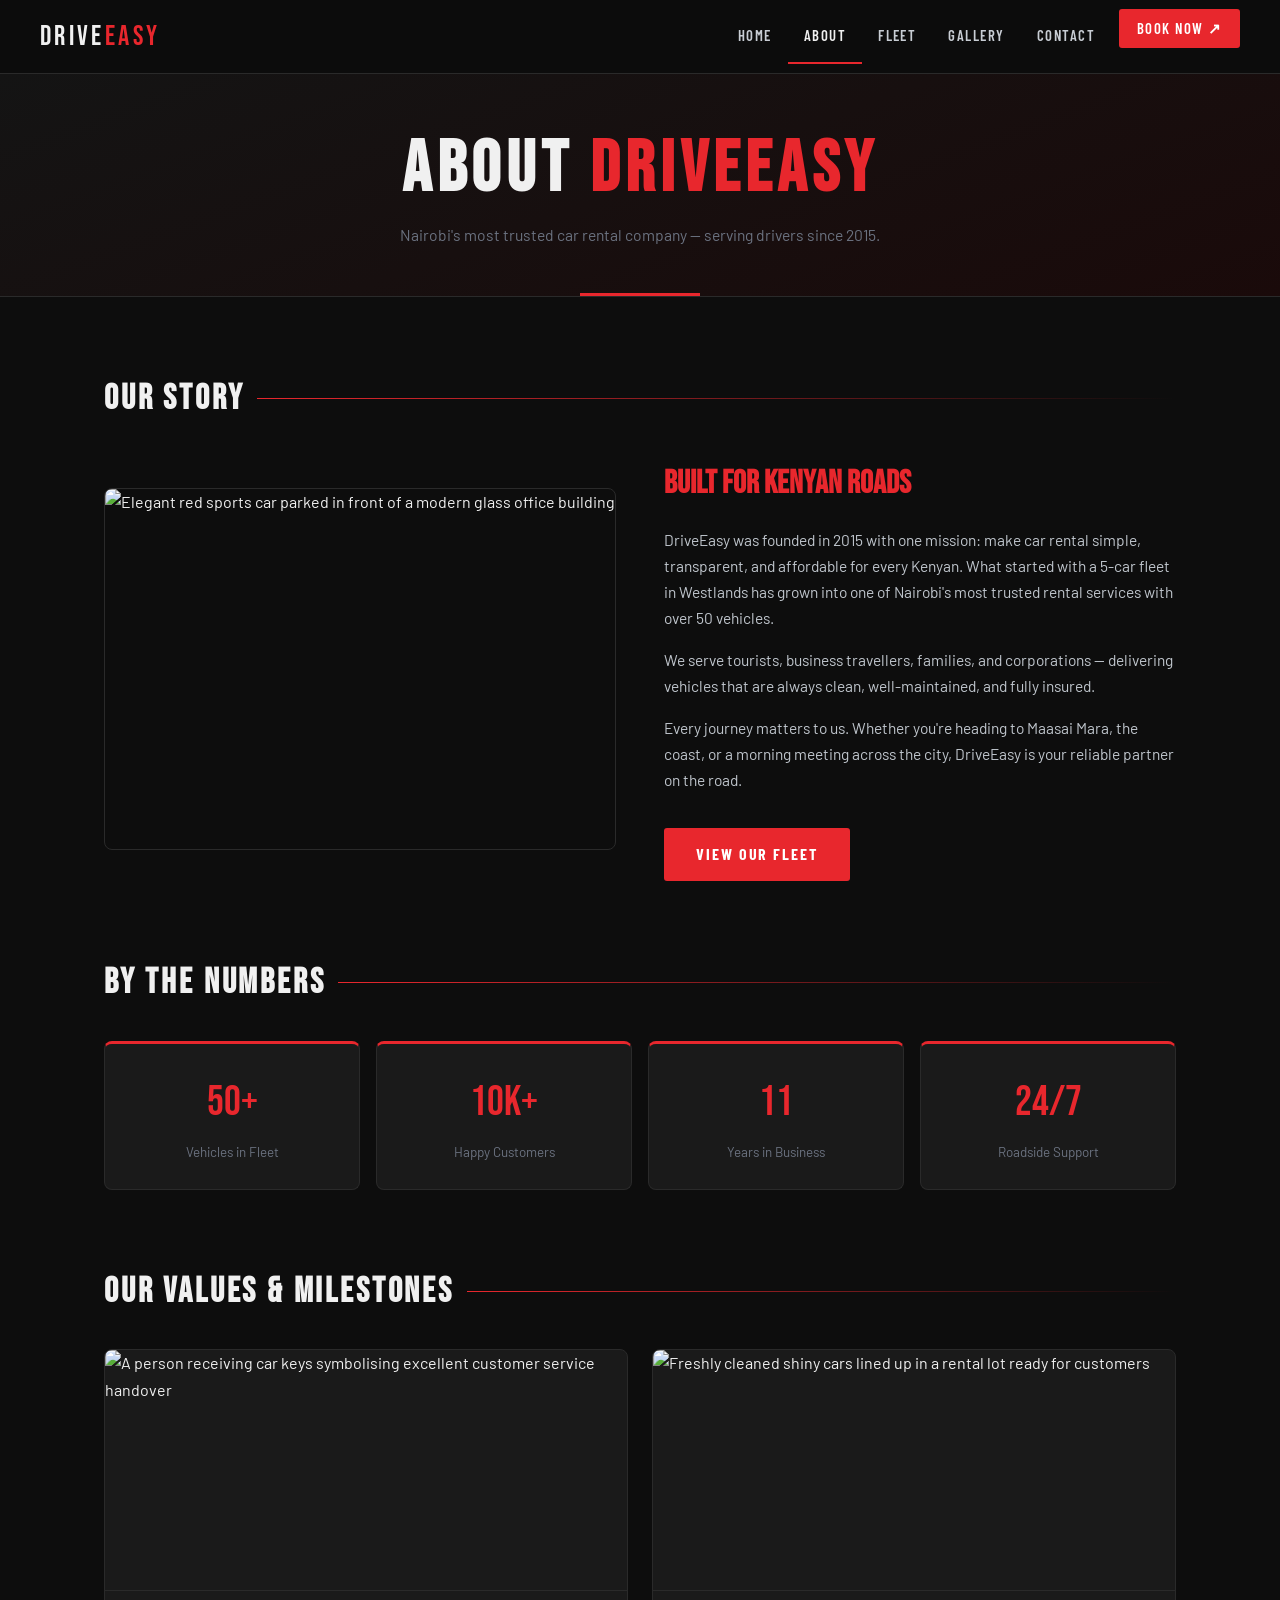
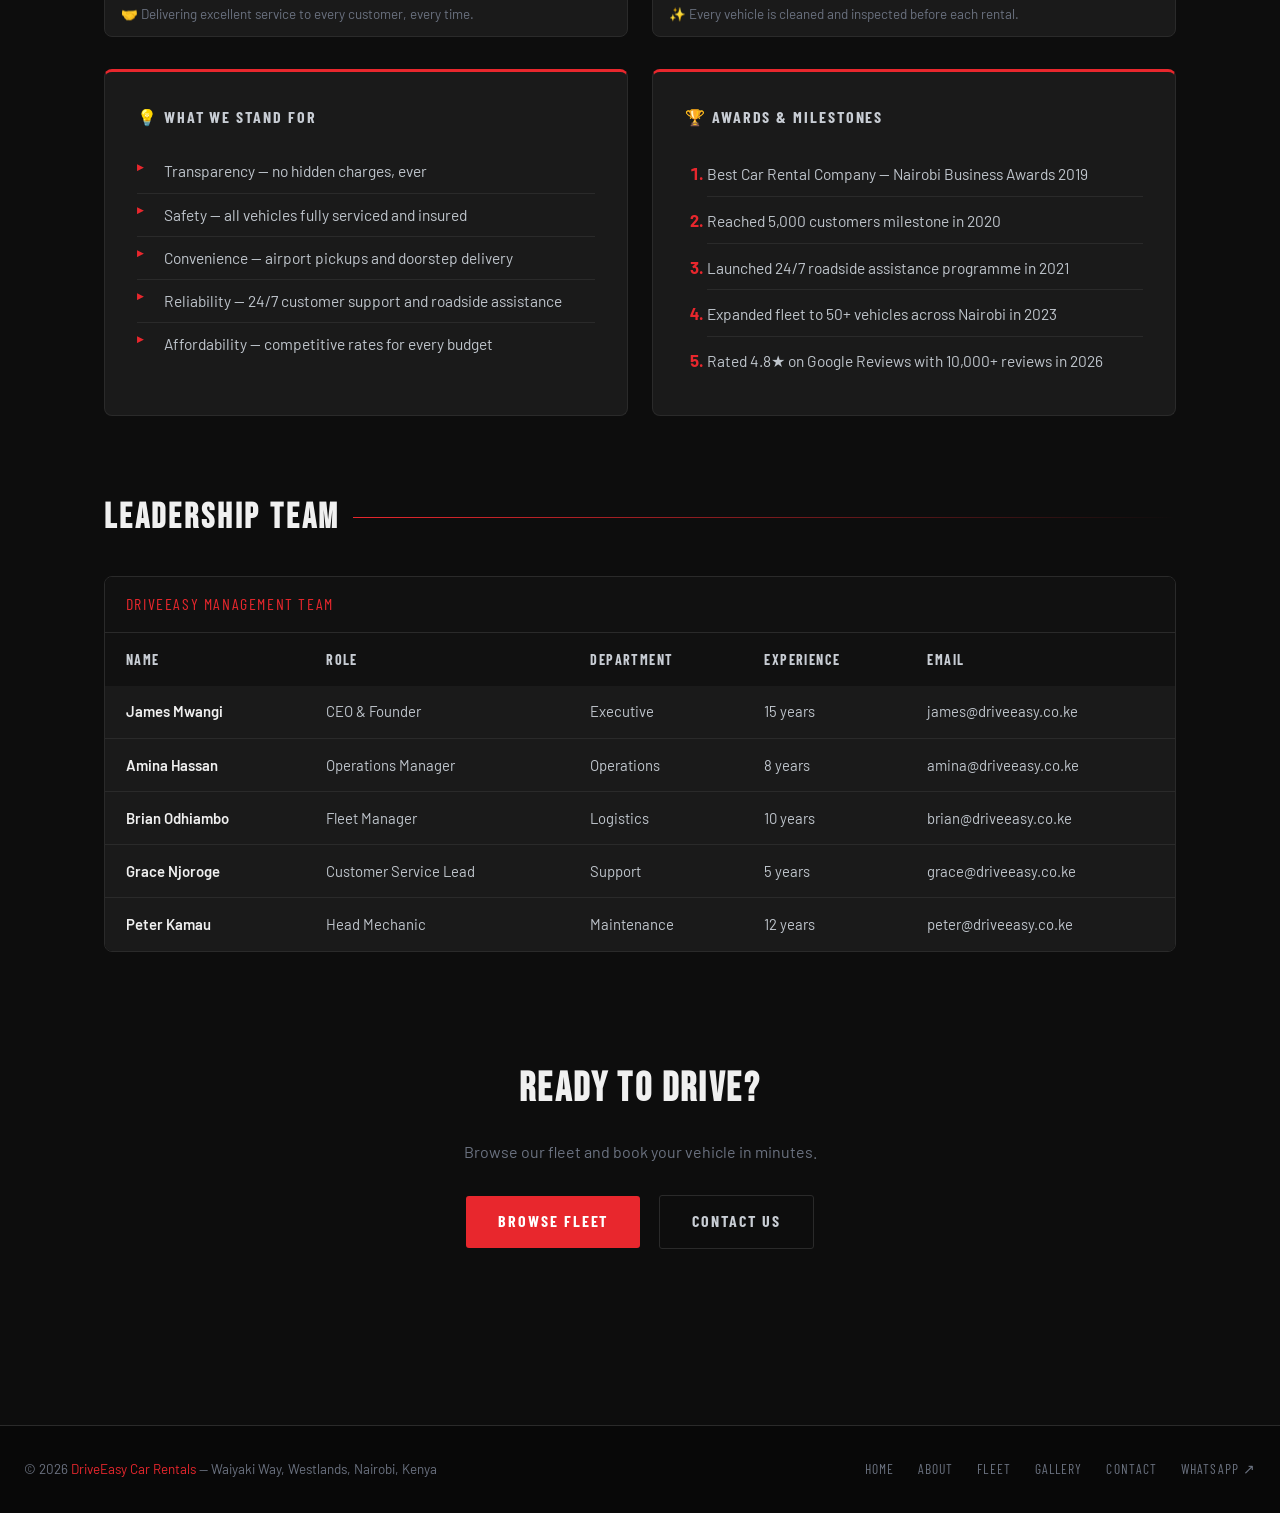
==== about.html @ 997ffe01 "Add files via upload" ====
<!DOCTYPE html>
<html lang="en">
<head>
  <meta charset="UTF-8"/>
  <meta name="viewport" content="width=device-width, initial-scale=1.0"/>
  <title>DriveEasy — About Us</title>
  <link rel="stylesheet" href="style.css"/>
</head>
<body>

<!-- ═══════════════════════════════ NAVIGATION ═══════════════════════════════ -->
<nav>
  <a href="index.html" class="nav-logo">Drive<span>Easy</span></a>
  <ul>
    <li><a href="index.html">Home</a></li>
    <li><a href="about.html" class="active">About</a></li>
    <li><a href="services.html">Fleet</a></li>
    <li><a href="gallery.html">Gallery</a></li>
    <li><a href="contact.html">Contact</a></li>
    <li class="nav-book"><a href="https://wa.me/254700000000" target="_blank" rel="noopener noreferrer">Book Now ↗</a></li>
  </ul>
</nav>

<!-- ═══════════════════════════════ PAGE HERO ═══════════════════════════════ -->
<div class="page-hero">
  <h1>About <span>DriveEasy</span></h1>
  <p>Nairobi's most trusted car rental company — serving drivers since 2015.</p>
</div>

<!-- ═══════════════════════════════ MAIN CONTENT ═══════════════════════════════ -->
<main>

  <!-- ── OUR STORY with 2 images ── -->
  <section>
    <h2 class="section-title">Our Story</h2>
    <div class="about-grid">

      <div class="about-img">
        <img
          src="https://images.unsplash.com/photo-1503376780353-7e6692767b70?w=800&q=80"
          alt="Elegant red sports car parked in front of a modern glass office building"
          width="800" height="360"/>
      </div>

      <div class="about-text">
        <h3>Built for Kenyan Roads</h3>
        <p>DriveEasy was founded in 2015 with one mission: make car rental simple, transparent, and affordable for every Kenyan. What started with a 5-car fleet in Westlands has grown into one of Nairobi's most trusted rental services with over 50 vehicles.</p>
        <p>We serve tourists, business travellers, families, and corporations — delivering vehicles that are always clean, well-maintained, and fully insured.</p>
        <p>Every journey matters to us. Whether you're heading to Maasai Mara, the coast, or a morning meeting across the city, DriveEasy is your reliable partner on the road.</p>
        <a href="services.html" class="btn btn-red" style="margin-top:1.2rem;">View Our Fleet</a>
      </div>

    </div>
  </section>

  <!-- ── STATS ── -->
  <section>
    <h2 class="section-title">By the Numbers</h2>
    <div class="stats-grid">
      <div class="stat-box"><span class="num">50+</span><span class="lbl">Vehicles in Fleet</span></div>
      <div class="stat-box"><span class="num">10K+</span><span class="lbl">Happy Customers</span></div>
      <div class="stat-box"><span class="num">11</span><span class="lbl">Years in Business</span></div>
      <div class="stat-box"><span class="num">24/7</span><span class="lbl">Roadside Support</span></div>
    </div>
  </section>

  <!-- ── SECOND IMAGE + OUR VALUES ── -->
  <section>
    <h2 class="section-title">Our Values &amp; Milestones</h2>
    <div class="grid-2" style="margin-bottom:2rem;">

      <figure class="img-card">
        <img
          src="https://images.unsplash.com/photo-1449965408869-eaa3f722e40d?w=800&q=80"
          alt="A person receiving car keys symbolising excellent customer service handover"
          width="800" height="240"/>
        <figcaption>🤝 Delivering excellent service to every customer, every time.</figcaption>
      </figure>

      <figure class="img-card">
        <img
          src="https://images.unsplash.com/photo-1520340356584-f9917d1eea6f?w=800&q=80"
          alt="Freshly cleaned shiny cars lined up in a rental lot ready for customers"
          width="800" height="240"/>
        <figcaption>✨ Every vehicle is cleaned and inspected before each rental.</figcaption>
      </figure>

    </div>

    <div class="grid-2">

      <!-- UNORDERED LIST: VALUES -->
      <div class="card">
        <h3>💡 What We Stand For</h3>
        <ul class="bullets">
          <li>Transparency — no hidden charges, ever</li>
          <li>Safety — all vehicles fully serviced and insured</li>
          <li>Convenience — airport pickups and doorstep delivery</li>
          <li>Reliability — 24/7 customer support and roadside assistance</li>
          <li>Affordability — competitive rates for every budget</li>
        </ul>
      </div>

      <!-- ORDERED LIST: MILESTONES -->
      <div class="card">
        <h3>🏆 Awards &amp; Milestones</h3>
        <ol class="styled">
          <li>Best Car Rental Company — Nairobi Business Awards 2019</li>
          <li>Reached 5,000 customers milestone in 2020</li>
          <li>Launched 24/7 roadside assistance programme in 2021</li>
          <li>Expanded fleet to 50+ vehicles across Nairobi in 2023</li>
          <li>Rated 4.8★ on Google Reviews with 10,000+ reviews in 2026</li>
        </ol>
      </div>

    </div>
  </section>

  <!-- ── TEAM TABLE ── -->
  <section>
    <h2 class="section-title">Leadership Team</h2>
    <div class="table-wrap">
      <table>
        <caption>DriveEasy Management Team</caption>
        <thead>
          <tr>
            <th>Name</th>
            <th>Role</th>
            <th>Department</th>
            <th>Experience</th>
            <th>Email</th>
          </tr>
        </thead>
        <tbody>
          <tr>
            <td>James Mwangi</td>
            <td>CEO &amp; Founder</td>
            <td>Executive</td>
            <td>15 years</td>
            <td>james@driveeasy.co.ke</td>
          </tr>
          <tr>
            <td>Amina Hassan</td>
            <td>Operations Manager</td>
            <td>Operations</td>
            <td>8 years</td>
            <td>amina@driveeasy.co.ke</td>
          </tr>
          <tr>
            <td>Brian Odhiambo</td>
            <td>Fleet Manager</td>
            <td>Logistics</td>
            <td>10 years</td>
            <td>brian@driveeasy.co.ke</td>
          </tr>
          <tr>
            <td>Grace Njoroge</td>
            <td>Customer Service Lead</td>
            <td>Support</td>
            <td>5 years</td>
            <td>grace@driveeasy.co.ke</td>
          </tr>
          <tr>
            <td>Peter Kamau</td>
            <td>Head Mechanic</td>
            <td>Maintenance</td>
            <td>12 years</td>
            <td>peter@driveeasy.co.ke</td>
          </tr>
        </tbody>
      </table>
    </div>
  </section>

  <!-- ── CTA ── -->
  <section style="text-align:center;padding:2rem 0 1rem;">
    <h2 style="font-family:'Bebas Neue',sans-serif;font-size:2.5rem;margin-bottom:1rem;letter-spacing:.06em;">Ready to Drive?</h2>
    <p style="color:var(--muted);margin-bottom:1.8rem;">Browse our fleet and book your vehicle in minutes.</p>
    <a href="services.html" class="btn btn-red" style="margin-right:1rem;">Browse Fleet</a>
    <a href="contact.html" class="btn btn-outline">Contact Us</a>
  </section>

</main>

<!-- ═══════════════════════════════ FOOTER ═══════════════════════════════ -->
<footer>
  <p>© 2026 <span>DriveEasy Car Rentals</span> — Waiyaki Way, Westlands, Nairobi, Kenya</p>
  <div class="footer-links">
    <a href="index.html">Home</a>
    <a href="about.html">About</a>
    <a href="services.html">Fleet</a>
    <a href="gallery.html">Gallery</a>
    <a href="contact.html">Contact</a>
    <a href="https://wa.me/254700000000" target="_blank" rel="noopener noreferrer">WhatsApp ↗</a>
  </div>
</footer>

</body>
</html>
---- style.css ----
@import url('https://fonts.googleapis.com/css2?family=Bebas+Neue&family=Barlow:ital,wght@0,300;0,400;0,500;0,600;1,400&family=Barlow+Condensed:wght@500;600;700&display=swap');

/* ── VARIABLES ── */
:root {
  --black:  #0d0d0d;
  --dark:   #141414;
  --panel:  #1a1a1a;
  --panel2: #1e1e1e;
  --border: #2a2a2a;
  --red:    #e8272d;
  --silver: #c8cdd4;
  --muted:  #6b7280;
  --white:  #f0f0f0;
}

/* ── RESET ── */
*, *::before, *::after { box-sizing: border-box; margin: 0; padding: 0; }
html { scroll-behavior: smooth; }
body { font-family: 'Barlow', sans-serif; background: var(--black); color: var(--white); line-height: 1.68; }
a { color: inherit; }
img { max-width: 100%; display: block; }

/* ── NAVIGATION ── */
nav {
  background: rgba(13,13,13,.97);
  backdrop-filter: blur(10px);
  -webkit-backdrop-filter: blur(10px);
  position: sticky; top: 0; z-index: 500;
  display: flex; align-items: center; justify-content: space-between;
  padding: 0 2.5rem;
  border-bottom: 1px solid var(--border);
}
.nav-logo {
  font-family: 'Bebas Neue', sans-serif;
  font-size: 1.75rem; letter-spacing: .12em;
  color: var(--white); text-decoration: none;
  padding: .8rem 0; flex-shrink: 0;
}
.nav-logo span { color: var(--red); }
nav ul { list-style: none; display: flex; flex-wrap: wrap; }
nav ul li a {
  display: block; padding: .9rem 1rem;
  color: var(--silver); text-decoration: none;
  font-family: 'Barlow Condensed', sans-serif;
  font-size: .92rem; letter-spacing: .1em;
  text-transform: uppercase; font-weight: 600;
  transition: color .2s;
  white-space: nowrap;
}
nav ul li a:hover { color: var(--red); }
nav ul li a.active { color: var(--white); border-bottom: 2px solid var(--red); }
.nav-book a {
  background: var(--red) !important;
  color: #fff !important;
  margin-left: .5rem;
  padding: .45rem 1.1rem !important;
  border-radius: 3px;
}
.nav-book a:hover { opacity: .85; }
@media(max-width:900px) {
  nav { padding: 0 1rem; }
  nav ul li a { padding: .7rem .6rem; font-size: .82rem; }
}
@media(max-width:600px) {
  nav { flex-direction: column; align-items: flex-start; padding: .5rem 1rem; }
  nav ul { flex-wrap: wrap; }
  nav ul li a { padding: .5rem .5rem; font-size: .78rem; }
}

/* ── PAGE HERO ── */
.hero-main {
  position: relative; min-height: 90vh;
  display: flex; flex-direction: column;
  align-items: center; justify-content: center;
  text-align: center; padding: 4rem 2rem;
  background: var(--dark); overflow: hidden;
}
.hero-main::before {
  content: '';
  position: absolute; inset: 0;
  background:
    radial-gradient(ellipse 80% 55% at 50% 110%, rgba(232,39,45,.2) 0%, transparent 65%),
    repeating-linear-gradient(0deg,   transparent, transparent 60px, rgba(255,255,255,.012) 61px),
    repeating-linear-gradient(90deg,  transparent, transparent 60px, rgba(255,255,255,.012) 61px);
}
.hero-eyebrow {
  font-family: 'Barlow Condensed', sans-serif;
  letter-spacing: .28em; text-transform: uppercase;
  color: var(--red); font-size: .82rem;
  margin-bottom: .9rem; position: relative;
}
.hero-main h1 {
  font-family: 'Bebas Neue', sans-serif;
  font-size: clamp(3.2rem, 10vw, 7.8rem);
  letter-spacing: .06em; line-height: 1;
  position: relative;
}
.hero-main h1 span { color: var(--red); }
.hero-main p.sub {
  color: var(--muted); max-width: 520px;
  margin: 1.2rem auto 0; font-size: 1.05rem;
  position: relative;
}
.hero-cta {
  margin-top: 2rem; position: relative;
  display: flex; gap: 1rem; flex-wrap: wrap; justify-content: center;
}

/* Small page hero (inner pages) */
.page-hero {
  background: linear-gradient(160deg, #141414 0%, #1a0a0a 100%);
  border-bottom: 1px solid var(--border);
  padding: 3.5rem 2rem 3rem; text-align: center;
  position: relative; overflow: hidden;
}
.page-hero::after {
  content: '';
  position: absolute; bottom: 0; left: 50%; transform: translateX(-50%);
  width: 120px; height: 3px; background: var(--red);
}
.page-hero h1 {
  font-family: 'Bebas Neue', sans-serif;
  font-size: clamp(2.4rem, 6vw, 4.5rem);
  letter-spacing: .08em; line-height: 1.1;
}
.page-hero h1 span { color: var(--red); }
.page-hero p { color: var(--muted); max-width: 480px; margin: .8rem auto 0; font-size: .98rem; }

/* ── BUTTONS ── */
.btn {
  display: inline-block; padding: .8rem 2rem;
  border-radius: 3px; border: none; cursor: pointer;
  font-family: 'Barlow Condensed', sans-serif;
  font-size: 1rem; letter-spacing: .12em;
  text-transform: uppercase; font-weight: 700;
  text-decoration: none; transition: opacity .2s, transform .15s;
}
.btn:hover { opacity: .82; transform: translateY(-1px); }
.btn-red    { background: var(--red); color: #fff; }
.btn-outline { background: transparent; color: var(--silver); border: 1.5px solid var(--border); }

/* ── LAYOUT ── */
main { max-width: 1120px; margin: 0 auto; padding: 0 1.5rem 5rem; }
section { margin-top: 4.5rem; }

/* Section heading */
.section-title {
  font-family: 'Bebas Neue', sans-serif;
  font-size: 2.2rem; letter-spacing: .08em; color: var(--white);
  display: flex; align-items: center; gap: .8rem;
  margin-bottom: 1.8rem;
}
.section-title::after {
  content: ''; flex: 1; height: 1px;
  background: linear-gradient(to right, var(--red), transparent);
}

/* Grids */
.grid-2 { display: grid; grid-template-columns: 1fr 1fr; gap: 1.5rem; }
.grid-3 { display: grid; grid-template-columns: repeat(3, 1fr); gap: 1.2rem; }
@media(max-width:768px) { .grid-2, .grid-3 { grid-template-columns: 1fr; } }

/* Cards */
.card {
  background: var(--panel); border: 1px solid var(--border);
  border-top: 3px solid var(--red); border-radius: 8px;
  padding: 2rem;
}
.card h3 {
  font-family: 'Barlow Condensed', sans-serif;
  font-size: 1rem; letter-spacing: .12em;
  text-transform: uppercase; color: var(--silver);
  margin-bottom: 1.2rem;
}

/* ── LISTS ── */
/* Ordered */
ol.styled { padding-left: 1.4rem; }
ol.styled li {
  padding: .55rem 0; font-size: .97rem;
  border-bottom: 1px solid var(--border); color: #bfc5cc;
}
ol.styled li:last-child { border: none; }
ol.styled li::marker { color: var(--red); font-weight: 700; font-size: 1.05rem; }

/* Unordered */
ul.bullets { list-style: none; padding: 0; }
ul.bullets li {
  padding: .5rem 0 .5rem 1.7rem;
  position: relative; font-size: .97rem;
  border-bottom: 1px solid var(--border); color: #bfc5cc;
}
ul.bullets li:last-child { border: none; }
ul.bullets li::before {
  content: '▶'; position: absolute; left: 0; top: .6rem;
  color: var(--red); font-size: .55rem;
}

/* Nested */
ul.nested { list-style: none; padding: 0; }
ul.nested > li { margin-bottom: 1.1rem; }
ul.nested > li > .cat {
  font-family: 'Barlow Condensed', sans-serif;
  font-size: .92rem; letter-spacing: .12em;
  text-transform: uppercase; color: var(--red);
  display: block; padding-bottom: .4rem;
  border-bottom: 1px solid var(--border); margin-bottom: .5rem;
}
ul.nested ul { list-style: none; padding-left: 1rem; }
ul.nested ul li {
  padding: .28rem 0; color: #bfc5cc; font-size: .9rem;
}
ul.nested ul li::before { content: '— '; color: var(--muted); }

/* Contact list */
ul.contact-list { list-style: none; padding: 0; }
ul.contact-list li {
  display: flex; align-items: flex-start; gap: .9rem;
  padding: .75rem 0; border-bottom: 1px solid var(--border);
  color: #bfc5cc; font-size: .95rem;
}
ul.contact-list li:last-child { border: none; }
ul.contact-list .icon { color: var(--red); font-size: 1.1rem; flex-shrink: 0; margin-top: .05rem; }
ul.contact-list a { color: #bfc5cc; text-decoration: none; }
ul.contact-list a:hover { color: var(--red); }

/* ── IMAGES ── */
.img-card {
  border-radius: 8px; overflow: hidden;
  border: 1px solid var(--border);
  background: var(--panel); position: relative;
}
.img-card img {
  width: 100%; height: 240px;
  object-fit: cover; display: block;
  transition: transform .5s ease;
}
.img-card:hover img { transform: scale(1.05); }
.img-card figcaption {
  padding: .7rem 1rem; font-size: .84rem;
  color: var(--muted); border-top: 1px solid var(--border);
}
.img-link-badge {
  position: absolute; top: .7rem; right: .7rem;
  background: var(--red); color: #fff;
  font-family: 'Barlow Condensed', sans-serif;
  font-size: .75rem; letter-spacing: .08em; text-transform: uppercase;
  padding: .25rem .7rem; border-radius: 2px;
}

/* ── TABLE ── */
.table-wrap { overflow-x: auto; border-radius: 8px; border: 1px solid var(--border); }
table { width: 100%; border-collapse: collapse; background: var(--panel); font-size: .93rem; }
caption {
  font-family: 'Barlow Condensed', sans-serif;
  font-size: 1rem; letter-spacing: .1em; text-transform: uppercase;
  color: var(--red); padding: .9rem 1.3rem; text-align: left;
  background: #111; border-bottom: 1px solid var(--border);
}
thead { background: #111; }
thead th {
  font-family: 'Barlow Condensed', sans-serif;
  font-size: .88rem; letter-spacing: .1em; text-transform: uppercase;
  color: var(--silver); padding: .9rem 1.3rem; text-align: left; white-space: nowrap;
}
tbody tr { border-bottom: 1px solid var(--border); transition: background .15s; }
tbody tr:last-child { border: none; }
tbody tr:hover { background: #222; }
tbody td { padding: .85rem 1.3rem; color: #bfc5cc; }
tbody td:first-child { color: var(--white); font-weight: 600; }
.price { color: var(--red); font-weight: 700; }

/* Badges */
.badge {
  display: inline-block; padding: .18rem .65rem;
  border-radius: 2px; font-family: 'Barlow Condensed', sans-serif;
  font-size: .78rem; font-weight: 700; letter-spacing: .07em; text-transform: uppercase;
}
.badge.green  { background: rgba(34,197,94,.14);  color: #4ade80; }
.badge.yellow { background: rgba(250,173,20,.14);  color: #fbbf24; }
.badge.red    { background: rgba(239,68,68,.14);   color: #f87171; }

/* ── VIDEO ── */
.video-wrap { background: var(--panel); border: 1px solid var(--border); border-radius: 8px; overflow: hidden; }
.video-label { font-family: 'Barlow Condensed', sans-serif; font-size: 1.1rem; letter-spacing: .08em; color: var(--silver); margin-bottom: .8rem; }
.ratio { position: relative; padding-bottom: 56.25%; }
.ratio iframe, .ratio video { position: absolute; inset: 0; width: 100%; height: 100%; border: none; }
.video-caption { padding: .7rem 1rem; font-size: .84rem; color: var(--muted); border-top: 1px solid var(--border); }

/* ── AUDIO ── */
.audio-box {
  background: var(--panel); border: 1px solid var(--border);
  border-left: 4px solid var(--red); border-radius: 8px; padding: 1.8rem 2rem;
}
.audio-box h3 {
  font-family: 'Barlow Condensed', sans-serif;
  font-size: 1.1rem; letter-spacing: .1em; color: var(--silver); margin-bottom: .4rem;
}
.audio-box p { color: var(--muted); font-size: .9rem; margin-bottom: 1.1rem; }
.audio-box audio { width: 100%; }

/* ── IFRAME / MAP ── */
.map-wrap { border-radius: 8px; overflow: hidden; border: 1px solid var(--border); }
.map-wrap iframe { display: block; }

/* ── ABOUT PAGE ── */
.about-grid { display: grid; grid-template-columns: 1fr 1fr; gap: 3rem; align-items: center; }
@media(max-width:768px) { .about-grid { grid-template-columns: 1fr; gap: 2rem; } }
.about-img { border-radius: 8px; overflow: hidden; border: 1px solid var(--border); }
.about-img img { width: 100%; height: 360px; object-fit: cover; display: block; }
.about-text h3 { font-family: 'Bebas Neue', sans-serif; font-size: 2rem; color: var(--red); margin-bottom: 1rem; }
.about-text p { color: #bfc5cc; margin-bottom: 1rem; font-size: .97rem; }

/* Stats */
.stats-grid { display: grid; grid-template-columns: repeat(4, 1fr); gap: 1rem; }
@media(max-width:640px) { .stats-grid { grid-template-columns: repeat(2, 1fr); } }
.stat-box {
  background: var(--panel); border: 1px solid var(--border);
  border-top: 3px solid var(--red); border-radius: 8px;
  padding: 1.5rem; text-align: center;
}
.stat-box .num { font-family: 'Bebas Neue', sans-serif; font-size: 2.6rem; color: var(--red); display: block; }
.stat-box .lbl { font-size: .84rem; color: var(--muted); }

/* ── GALLERY ── */
.gallery-grid { display: grid; grid-template-columns: repeat(3, 1fr); gap: 1rem; }
@media(max-width:768px) { .gallery-grid { grid-template-columns: repeat(2, 1fr); } }
@media(max-width:480px) { .gallery-grid { grid-template-columns: 1fr; } }
.gallery-item { border-radius: 8px; overflow: hidden; border: 1px solid var(--border); background: var(--panel); }
.gallery-item img { width: 100%; height: 210px; object-fit: cover; display: block; transition: transform .4s ease; }
.gallery-item:hover img { transform: scale(1.06); }
.gallery-item figcaption { padding: .55rem .8rem; font-size: .82rem; color: var(--muted); border-top: 1px solid var(--border); }

/* ── FORM ── */
.form-group { margin-bottom: 1.2rem; }
label { display: block; font-family: 'Barlow Condensed', sans-serif; letter-spacing: .08em; text-transform: uppercase; font-size: .82rem; color: var(--silver); margin-bottom: .4rem; }
input, textarea, select {
  width: 100%; background: #111; border: 1px solid var(--border);
  color: var(--white); padding: .7rem 1rem; border-radius: 4px;
  font-family: 'Barlow', sans-serif; font-size: .95rem; transition: border-color .2s;
}
input:focus, textarea:focus, select:focus { outline: none; border-color: var(--red); }
select option { background: var(--panel); }
textarea { resize: vertical; min-height: 120px; }

/* ── FOOTER ── */
footer {
  background: #080808; border-top: 1px solid var(--border);
  padding: 2rem 1.5rem; margin-top: 5rem;
  display: flex; flex-wrap: wrap; align-items: center;
  justify-content: space-between; gap: 1rem;
}
footer p { color: var(--muted); font-size: .84rem; }
footer span { color: var(--red); }
footer a { color: var(--muted); text-decoration: none; transition: color .2s; }
footer a:hover { color: var(--red); }
.footer-links { display: flex; gap: 1.5rem; flex-wrap: wrap; }
.footer-links a { font-family: 'Barlow Condensed', sans-serif; font-size: .85rem; letter-spacing: .08em; text-transform: uppercase; }
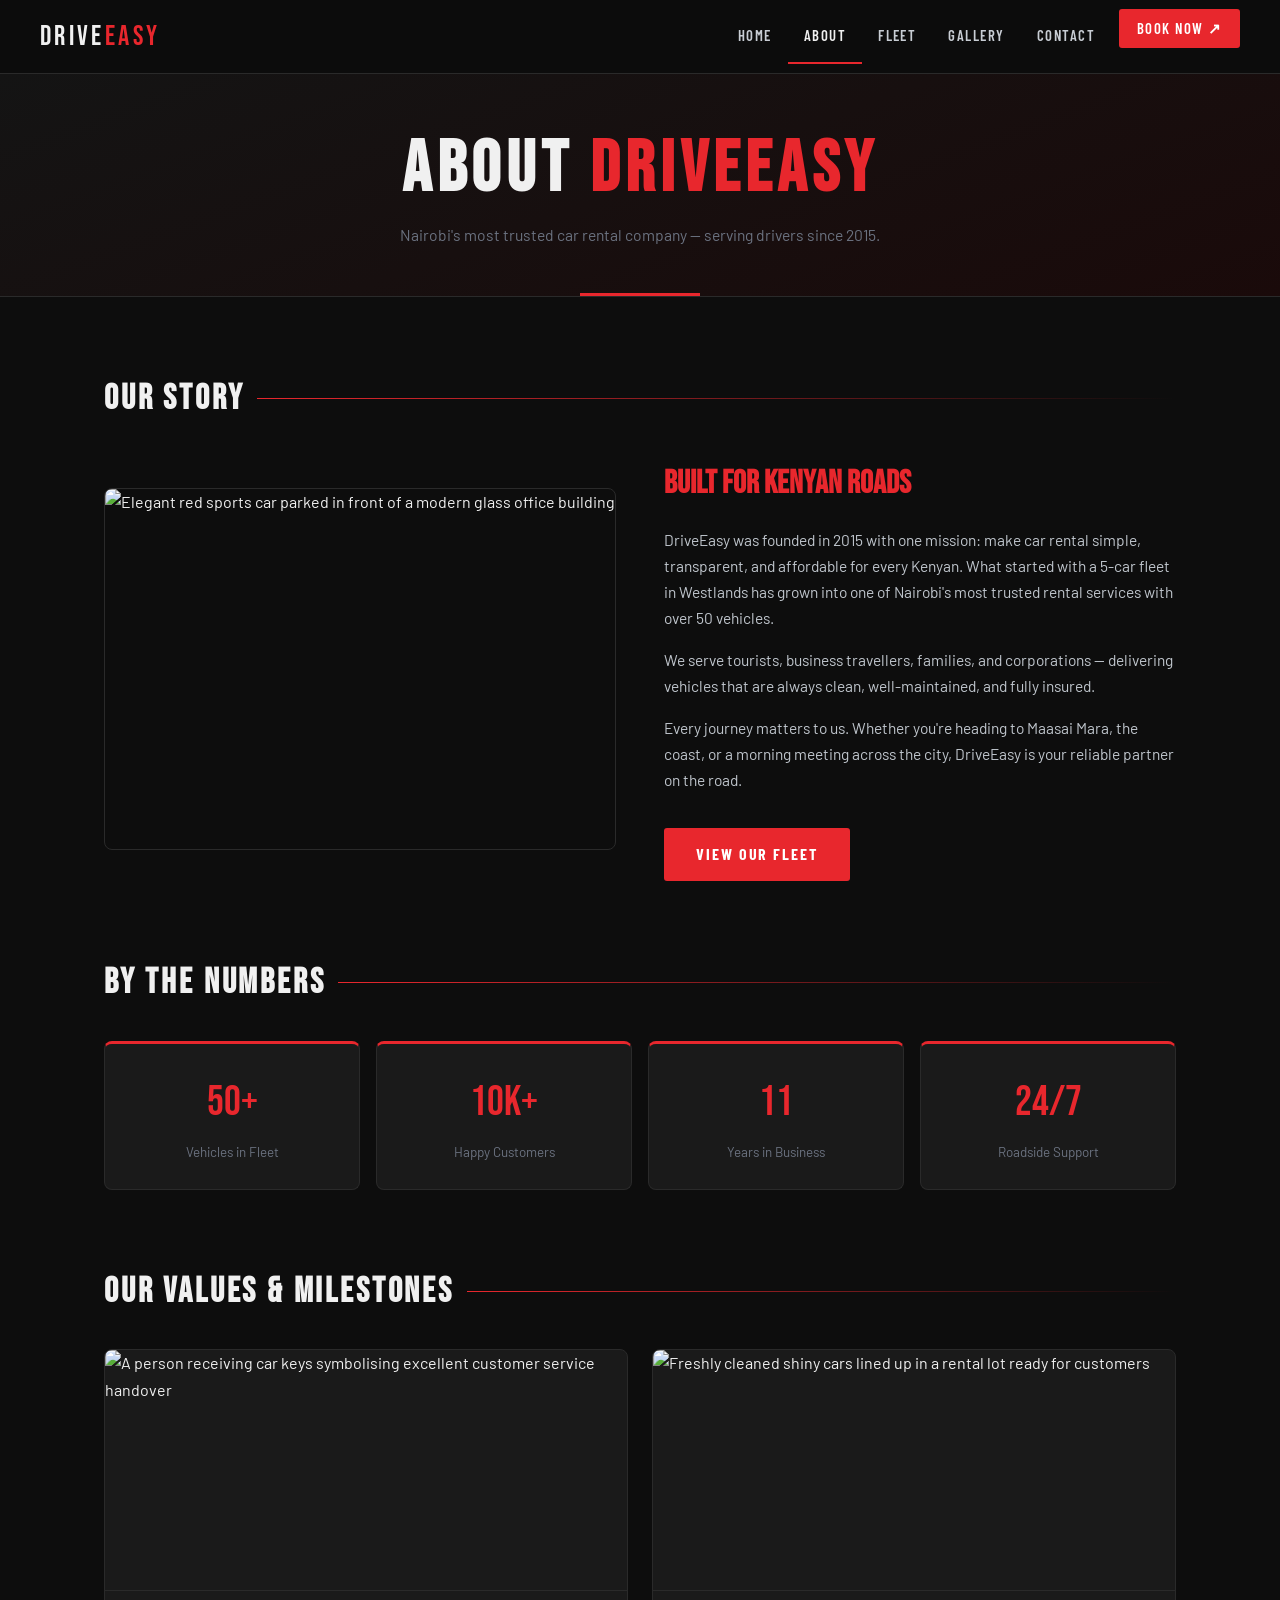
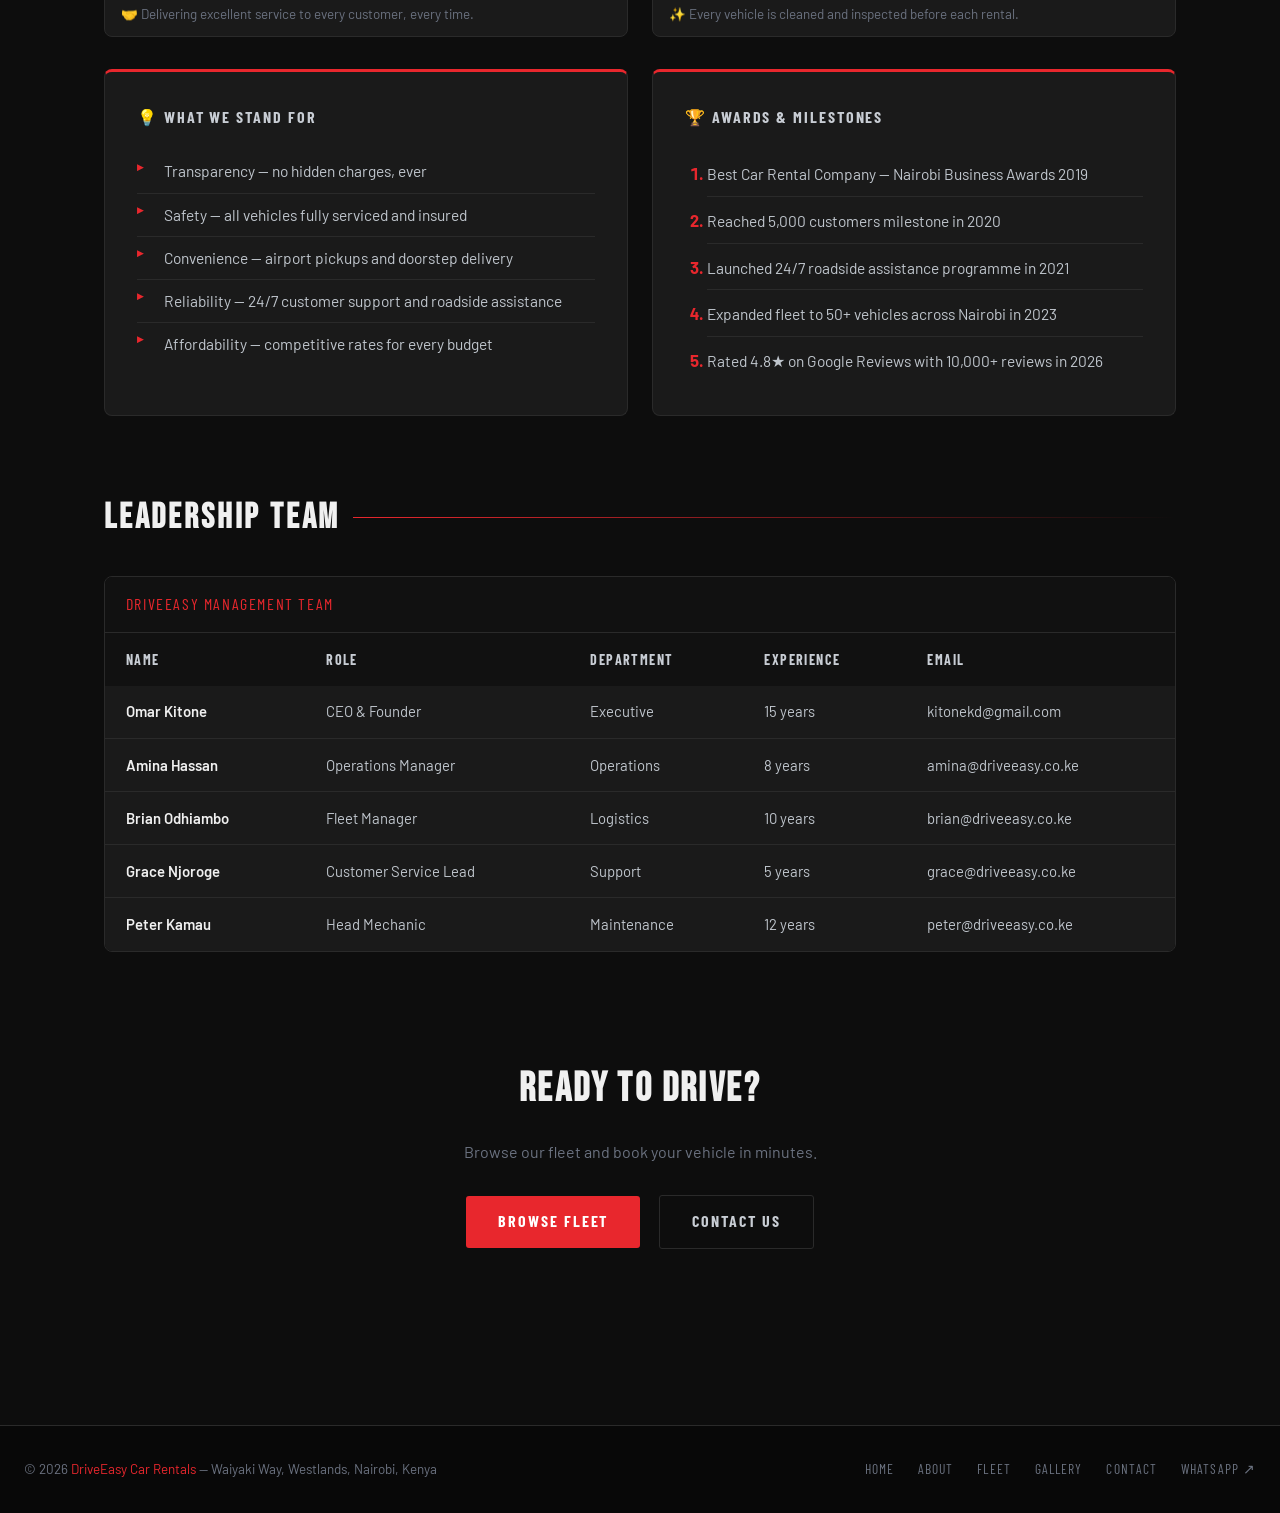
==== commit eeb2aaf2: "Update team member details in about.html" ====
--- a/about.html
+++ b/about.html
@@ -133,11 +133,11 @@
         </thead>
         <tbody>
           <tr>
-            <td>James Mwangi</td>
+            <td>Omar Kitone</td>
             <td>CEO &amp; Founder</td>
             <td>Executive</td>
             <td>15 years</td>
-            <td>james@driveeasy.co.ke</td>
+            <td>kitonekd@gmail.com</td>
           </tr>
           <tr>
             <td>Amina Hassan</td>
